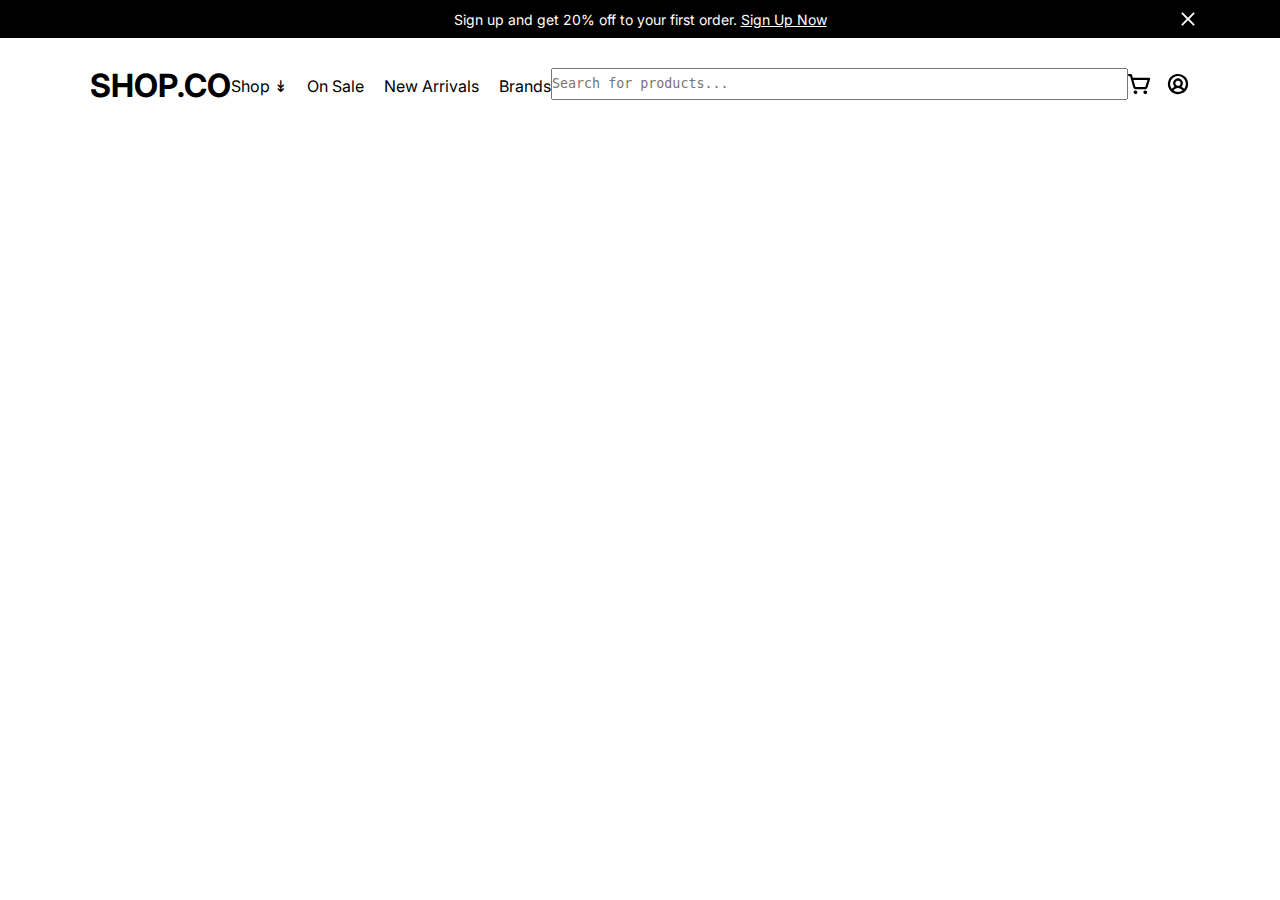
==== index.html @ 4015b61b "structure change" ====
<!DOCTYPE html>
<html lang="en">
<head>
   <meta charset="UTF-8">
   <title>SHOP.CO</title>

   <link rel="stylesheet" href="../styles/style.css">
   <link rel="preconnect" href="https://fonts.googleapis.com">
   <link rel="preconnect" href="https://fonts.gstatic.com" crossorigin>
   <link href="https://fonts.googleapis.com/css2?family=Inter:ital,opsz,wght@0,14..32,100..900;1,14..32,100..900&display=swap" rel="stylesheet">
</head>
<body>
   <div class="signup-discount">
      <div class="offer-text">
         Sign up and get 20% off to your first order. <a href="#">Sign Up Now</a>
      </div>
      <div class="cross-btn">
         <img src="../assets/cross.svg" alt="cross">
      </div>
   </div>
   <header class="header">
      <div class="container">
         <div class="logo">
            <p>SHOP.CO</p>
         </div>
         <div class="menu">
            <ul class="menu-container">
               <li class="menu-el"><a href="#">Shop ↡</a></li>
               <li class="menu-el"><a href="#">On Sale</a></li>
               <li class="menu-el"><a href="#">New Arrivals</a></li>
               <li class="menu-el"><a href="#">Brands</a></li>
            </ul>
         </div>
         <div class="search-field">
            <textarea class="search-area" placeholder="Search for products..."></textarea>
         </div>
         <div class="icons">
            <div class="icons-container">
               <a href="#"><img src="../assets/cart.svg" alt="cart"></a>
               <a href="#"><img src="../assets/user-icon.svg" alt="user-icon"></a>
            </div>
         </div>
      </div>
   </header>
</body>
</html>
---- styles/style.css ----
*{
   margin: 0;
   padding: 0;
}
body{
   margin: 0;
   padding: 0;
   background-color: #fff;
   
   font-family: "Inter", sans-serif;
   font-optical-sizing: auto;
   font-weight: 400;
   font-style: normal;
}

/*signup-discount*/
.signup-discount{
   background-color: #000;
   height: 38px;

   display: flex;
   justify-content: center;
   align-items: center;
}
.offer-text{
   font-size: 14px;
   color: #fff;
}
:is(.offer-text) a{
   text-decoration-line: underline;
   color: #fff;
}
.cross-btn{
   position: absolute;
   left: 92%;

   display: flex;
   align-items: center;
}

/*header*/
.header{
   height: 95px;
   width: 100%;
   display: flex;
   justify-content: center;
}
.container{
   width: 100%;
   margin-left: 100px;
   margin-right: 100px;
   color: #000;

   display: flex;
   justify-content: space-evenly;
   align-items: center;
}
.logo{
   font-size: 32px;
   font-weight: 700;
}
.menu{
   font-size: 16px;
}
.menu-container{
   width: 320px;
   list-style: none;
   display: flex;
   justify-content: space-between;
}
:is(.menu-el) a{
   text-decoration: none;
   color:#000;
}
:is(.search-field) .search-area{
   resize: none;
   width: 575px;
   align-content: center;
}
.icons-container{
   display: flex;
   justify-content: space-between;
   width: 62px;
}
:is(.icons-container) a{
   cursor: pointer;
}
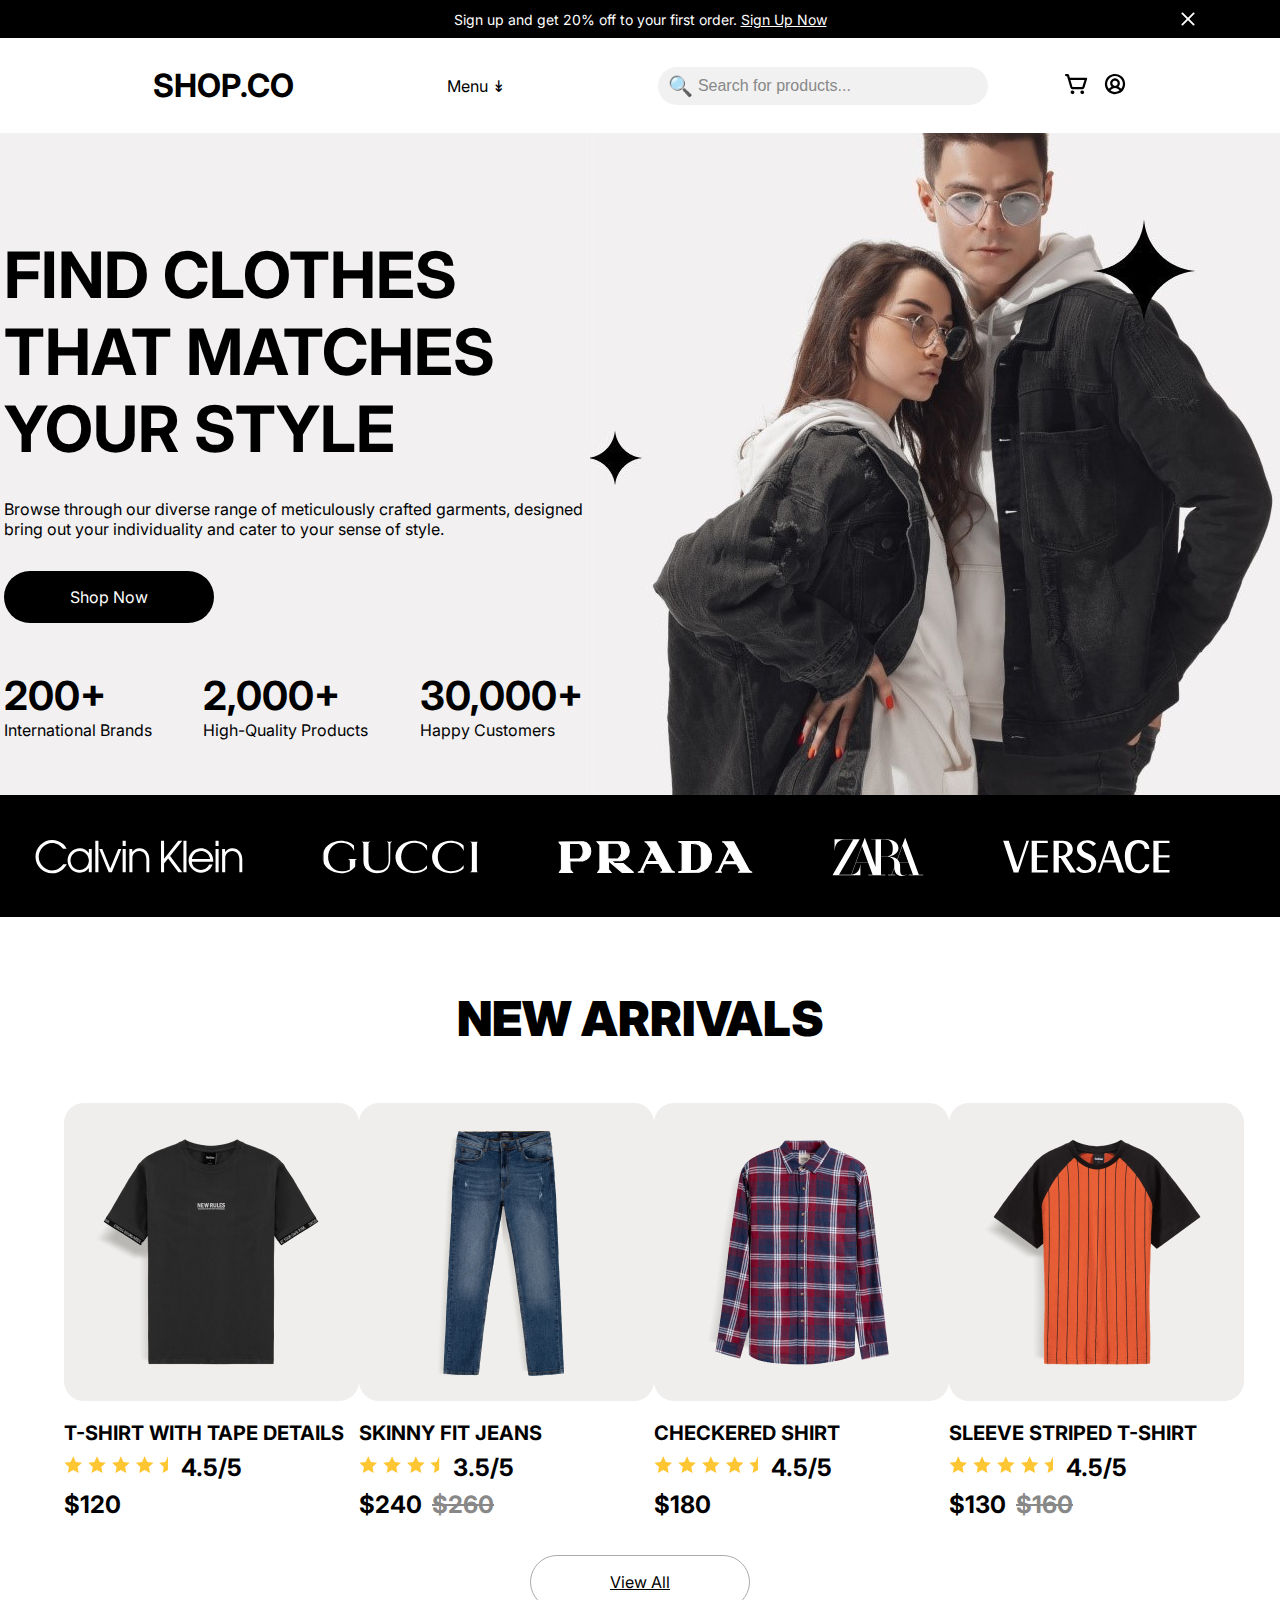
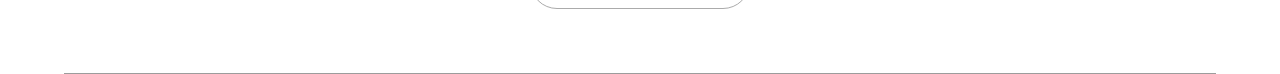
==== commit 76a3e2b4: "introduce page. second page with some clothes" ====
--- a/index.html
+++ b/index.html
@@ -29,10 +29,14 @@
                <li class="menu-el"><a href="#">On Sale</a></li>
                <li class="menu-el"><a href="#">New Arrivals</a></li>
                <li class="menu-el"><a href="#">Brands</a></li>
+               <li class="hidden-menu-el"><a href="#">Menu ↡</a></li>
             </ul>
          </div>
-         <div class="search-field">
-            <textarea class="search-area" placeholder="Search for products..."></textarea>
+         <div class="search-container">
+            <input type="text" placeholder="Search for products...">
+            <span class="search-icon">
+               &#128269;
+            </span>
          </div>
          <div class="icons">
             <div class="icons-container">
@@ -42,5 +46,141 @@
          </div>
       </div>
    </header>
+   <div class="pages">
+      <div class="first-page">
+         <div class="fcontainer">
+            <div class="leftside">
+               <div class="introduce">
+                  FIND CLOTHES<br>THAT MATCHES<br>YOUR STYLE
+               </div>
+               <div class="introduce-p">
+                  Browse through our diverse range of meticulously crafted garments, designed<br>bring out your individuality and cater to your sense of style.
+               </div>
+               <div class="shop-now">
+                  <a href="#">Shop Now</a>
+               </div>
+               <div class="intelligence">
+                  <div class="brands">
+                     <div class="count">
+                        200+
+                     </div>
+                     <div class="txt">
+                        International Brands
+                     </div>
+                  </div>
+                  <div class="products">
+                     <div class="count">
+                        2,000+
+                     </div>
+                     <div class="txt">
+                        High-Quality Products
+                     </div>
+                  </div>
+                  <div class="customers">
+                     <div class="count">
+                        30,000+
+                     </div>
+                     <div class="txt">
+                        Happy Customers
+                     </div>
+                  </div>
+               </div>
+            </div>
+            <div class="rightside">
+               <div class="rightside-image">
+                  <img src="../assets/people.jpg" alt="image-people">
+               </div>
+            </div>
+         </div>
+      
+      </div>
+      <div class="brand-page">
+         <ul class="brands">
+            <li class="brand-logo"><img src="../assets/brands/ck.svg" alt="Versace"></li>
+            <li class="brand-logo"><img src="../assets/brands/gucci.svg" alt=""></li>
+            <li class="brand-logo"><img src="../assets/brands/prada.svg" alt=""></li>
+            <li class="brand-logo"><img src="../assets/brands/zara.svg" alt=""></li>
+            <li class="brand-logo"><img src="../assets/brands/ver.svg" alt=""></li>
+         </ul>
+      </div>
+      <div class="second-page">
+         <div class="scontainer">
+            <h2 class="sp-text">NEW ARRIVALS</h2>
+            <div class="arr-clothes">
+               <ul>
+                  <li class="arr-clothe">
+                     <img src="../assets/arr-clothes/clothe.png" alt="*" class="arr-clothe-img">
+                     <h2 class="arr-clothe-name">T-SHIRT WITH TAPE DETAILS</h2>
+                     <div class="rate">
+                        <div class="rate-in-stars">
+                           <img src="../assets/rate-in-stars/star-rate (1).svg" alt="rate-in-stars">
+                        </div>
+                        <h2 class="rate-in-num">4.5/5</h2>
+                     </div>
+                     <div class="price">
+                        <div class="curr-price">
+                           $120
+                        </div>
+                     </div>
+                  </li>
+                  <li class="arr-clothe">
+                     <img src="../assets/arr-clothes/clothe (1).png" alt="*" class="arr-clothe-img">
+                     <h2 class="arr-clothe-name">SKINNY FIT JEANS</h2>
+                     <div class="rate">
+                        <div class="rate-in-stars">
+                           <img src="../assets/rate-in-stars/star-rate (2).svg" alt="rate-in-stars">
+                        </div>
+                        <h2 class="rate-in-num">3.5/5</h2>
+                     </div>
+                     <div class="price">
+                        <div class="curr-price">
+                           $240
+                        </div>
+                        <div class="last-price">
+                           $260
+                        </div>
+                     </div>
+                  </li>
+                  <li class="arr-clothe">
+                     <img src="../assets/arr-clothes/clothe (2).png" alt="*" class="arr-clothe-img">
+                     <h2 class="arr-clothe-name">CHECKERED SHIRT</h2>
+                     <div class="rate">
+                        <div class="rate-in-stars">
+                           <img src="../assets/rate-in-stars/star-rate (3).svg" alt="rate-in-stars">
+                        </div>
+                        <h2 class="rate-in-num">4.5/5</h2>
+                     </div>
+                     <div class="price">
+                        <div class="curr-price">
+                           $180
+                        </div>
+                     </div>
+                  </li>
+                  <li class="arr-clothe">
+                     <img src="../assets/arr-clothes/clothe (3).png" alt="*" class="arr-clothe-img">
+                     <h2 class="arr-clothe-name">SLEEVE STRIPED T-SHIRT</h2>
+                     <div class="rate">
+                        <div class="rate-in-stars">
+                           <img src="../assets/rate-in-stars/star-rate (4).svg" alt="rate-in-stars">
+                        </div>
+                        <h2 class="rate-in-num">4.5/5</h2>
+                     </div>
+                     <div class="price">
+                        <div class="curr-price">
+                           $130
+                        </div>
+                        <div class="last-price">
+                           $160
+                        </div>
+                     </div>
+                  </li>
+               </ul>
+            </div>
+            <div class="view-all-btn">
+               <a href="#">View All</a>
+            </div>
+         </div>
+      </div>
+   </div>
 </body>
 </html>--- a/styles/style.css
+++ b/styles/style.css
@@ -36,6 +36,7 @@
 
    display: flex;
    align-items: center;
+   cursor: pointer;
 }
 
 /*header*/
@@ -52,8 +53,9 @@
    color: #000;
 
    display: flex;
-   justify-content: space-evenly;
-   align-items: center;
+   justify-content: space-around;
+   align-items: center;
+   user-select: none;
 }
 .logo{
    font-size: 32px;
@@ -68,14 +70,44 @@
    display: flex;
    justify-content: space-between;
 }
+.hidden-menu-el{
+   display: none;
+}
+.hidden-menu-el a{
+   color: #000;
+   text-decoration: none;
+}
 :is(.menu-el) a{
    text-decoration: none;
    color:#000;
 }
-:is(.search-field) .search-area{
-   resize: none;
-   width: 575px;
-   align-content: center;
+.search-container {
+   position: relative;
+   width: 300px;
+}
+
+.search-container input {
+   width: 350px;
+   padding: 10px 40px; 
+   border-radius: 20px;
+   border: none;
+   background-color: #f1f1f1;
+   font-size: 16px;
+   outline: none;
+}
+
+.search-container input::placeholder {
+   color: #888;
+}
+
+.search-container .search-icon {
+   position: absolute;
+   left: 10px;
+   top: 50%;
+   transform: translateY(-50%);
+   color: #888;
+   font-size: 20px;
+   cursor: pointer;
 }
 .icons-container{
    display: flex;
@@ -84,4 +116,185 @@
 }
 :is(.icons-container) a{
    cursor: pointer;
-}+}
+@media (max-width: 1550px) {
+   .search-container input{
+      width: 300px;
+   }
+   .menu-container{
+      display: flex;
+      justify-content: center;
+      width: 150px;
+   }
+   .menu-el{
+      display: none;
+   }
+   .hidden-menu-el{
+      display:flex;
+   }
+}
+@media (max-width: 1450px) {
+   .search-container input{
+      width: 275px;
+   }
+}
+@media (max-width: 1350px) {
+   .search-container input{
+      width: 250px;
+   }
+}
+@media (max-width: 1250px) {
+   .search-container input{
+      width: 225px;
+   }
+}
+
+/*pages*/
+/*first page*/
+.first-page{
+   background-color: #F2F0F1;
+   height: 662px;
+}
+.fcontainer{
+   display: flex;
+   justify-content: space-around;
+}
+.leftside{
+   margin-top: 103px;
+}
+.introduce{
+   font-weight: 700;
+   font-size: 64px;
+}
+.introduce-p{
+   margin-top: 32px;
+}
+.shop-now{
+   margin-top: 32px;
+   
+}
+.shop-now a{
+   display: flex;
+   width: 210px;
+   height: 52px;
+   color: #fff;
+   text-decoration: none;
+
+   background-color: #000;
+   align-items: center;
+   justify-content: center;
+   border-radius: 50px;
+}
+.intelligence{
+   margin-top: 48px;
+
+   display: flex;
+   justify-content: space-between;
+}
+.count{
+   font-weight: 700;
+   font-size: 40px;
+}
+.rightside{
+   display: flex;
+   align-items: flex-start;
+}
+
+/*brands page*/
+.brand-page{
+   height: 122px;
+   background-color: #000;
+   text-align: center;
+}
+.brands{
+   position: relative;
+   top: 35%;
+}
+.brand-logo{
+   display: inline;
+   vertical-align: middle;
+   margin-right: 125px;
+}
+@media (max-width: 1500px) {
+   .brand-logo{
+      margin-right: 85px;
+   }
+}
+@media (max-width: 1300px) {
+   .brand-logo{
+      margin-right: 75px;
+   }
+}
+
+/*second page*/
+.second-page{
+   display: flex;
+   justify-content: center;
+}
+.scontainer{
+   width: 90%;
+   display: flex;
+   flex-direction: column;
+   align-items: center;
+
+   border-bottom: 0.7px solid #9c9c9c;
+}
+.sp-text{
+   font-weight: 900;
+   font-size: 48px;
+   margin-top: 72px;
+}
+.arr-clothes{
+   width: 100%;
+   margin-top: 55px;
+}
+.arr-clothes ul{
+   display: flex;
+   justify-content: space-evenly;
+   list-style: none;
+}
+.arr-clothe-name{
+   margin-top: 16px;
+   font-weight: 700;
+   font-size: 20px;
+}
+.rate{
+   margin-top: 8px;
+   display: flex;
+   flex-direction: row;
+   align-items: center;
+}
+.rate-in-num{
+   margin-left: 13px;
+}
+.price{
+   margin-top: 8px;
+   display: flex;
+   flex-direction: row;
+   align-items: center;
+}
+.curr-price, .last-price{
+   font-weight: 700;
+   font-size: 24px;
+}
+.last-price{
+   color: #888;
+   margin-left: 10px;
+   text-decoration: line-through;
+}
+.view-all-btn{
+   margin-top: 36px;
+   margin-bottom: 64px;
+}
+.view-all-btn a{
+   width: 218px;
+   height: 52px;
+   display: flex;
+   align-items: center;
+   justify-content: center;
+   background-color: #fff;
+   color: #000;
+   border: 0.5px solid #ababab;
+   border-radius: 50px;
+}
+
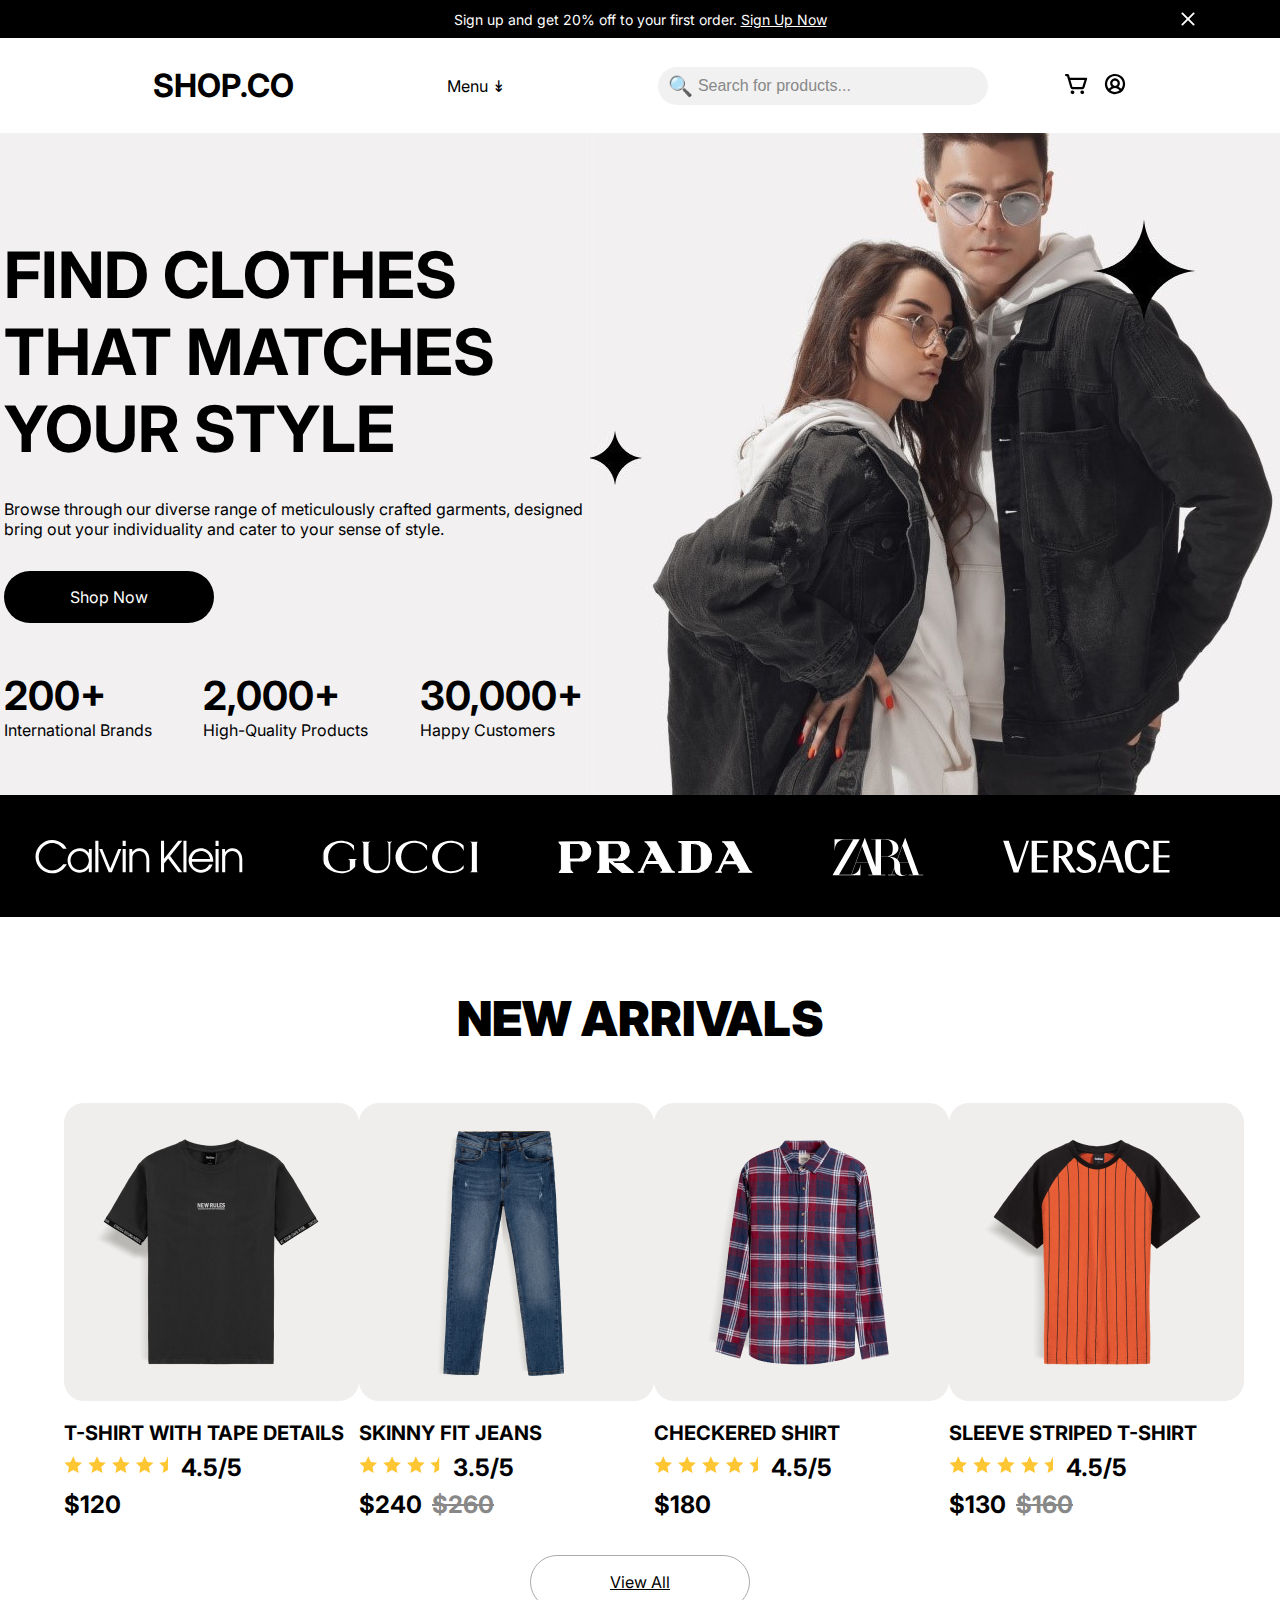
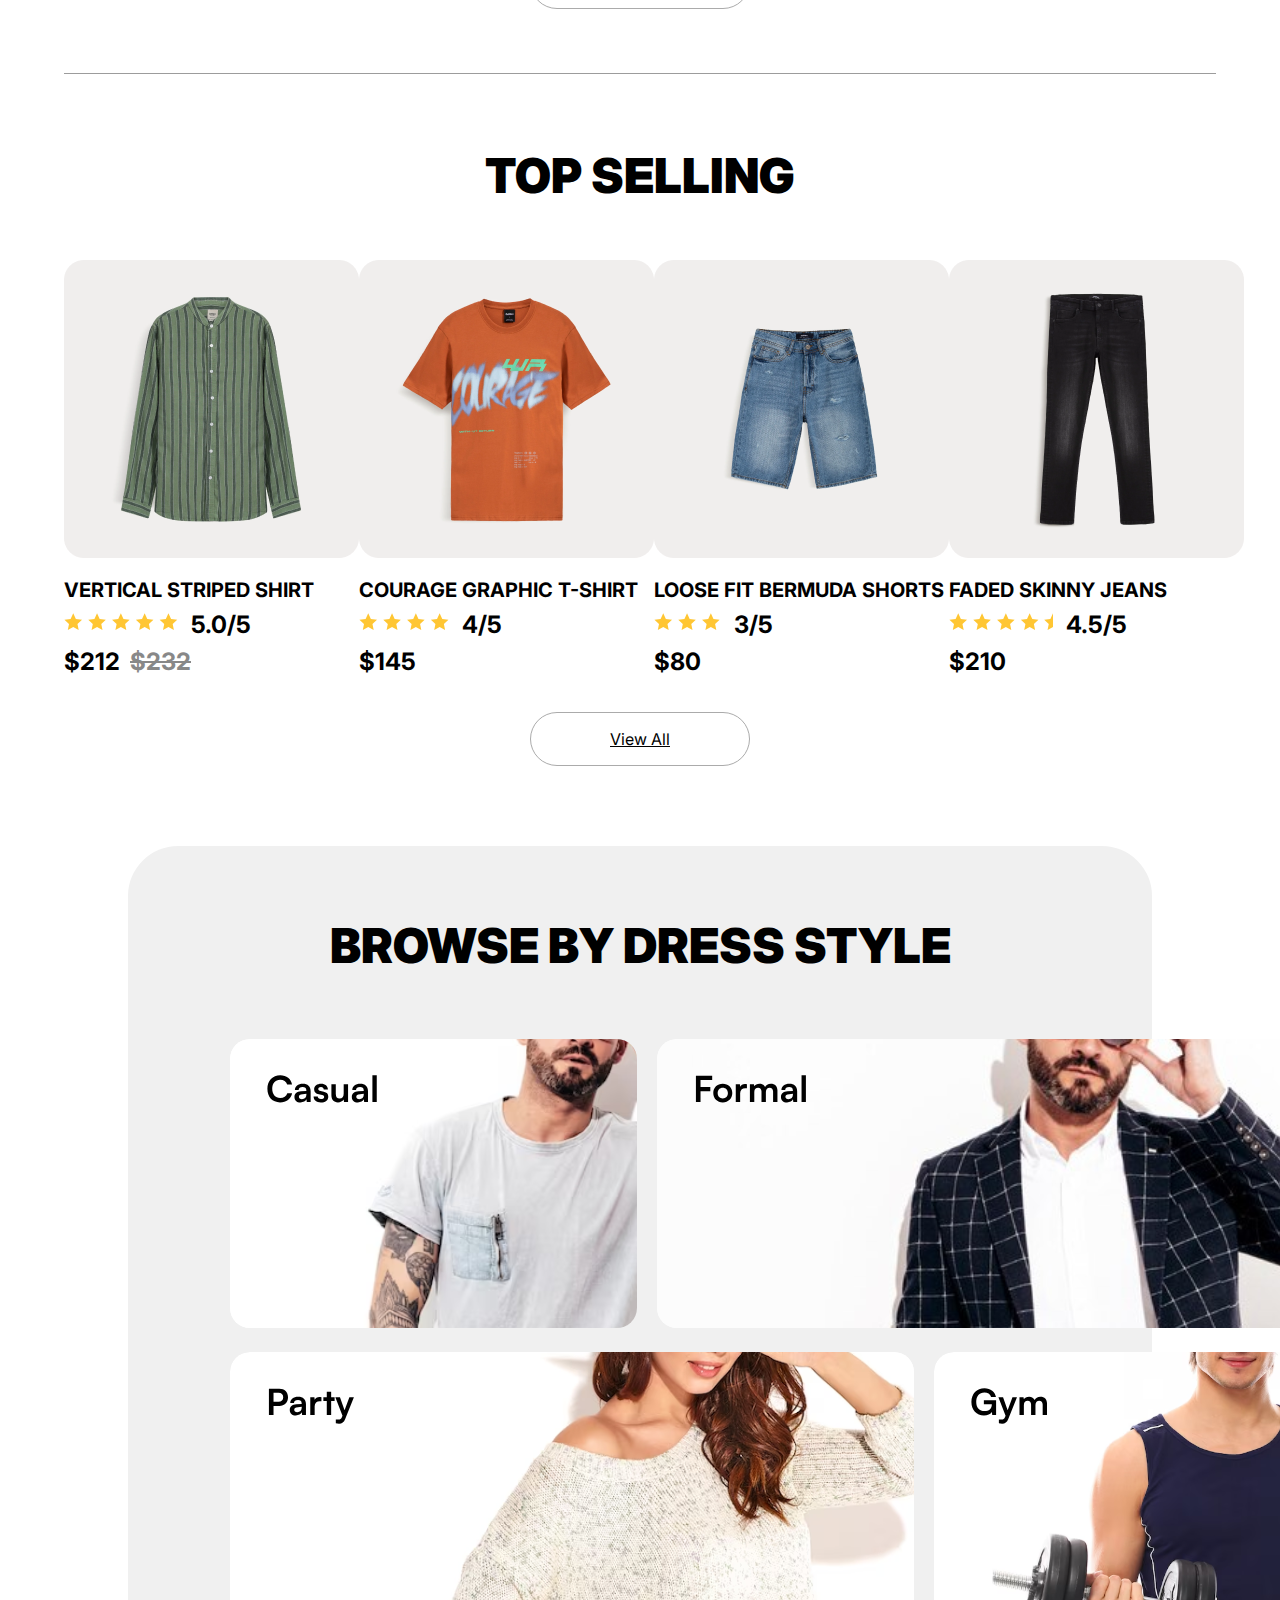
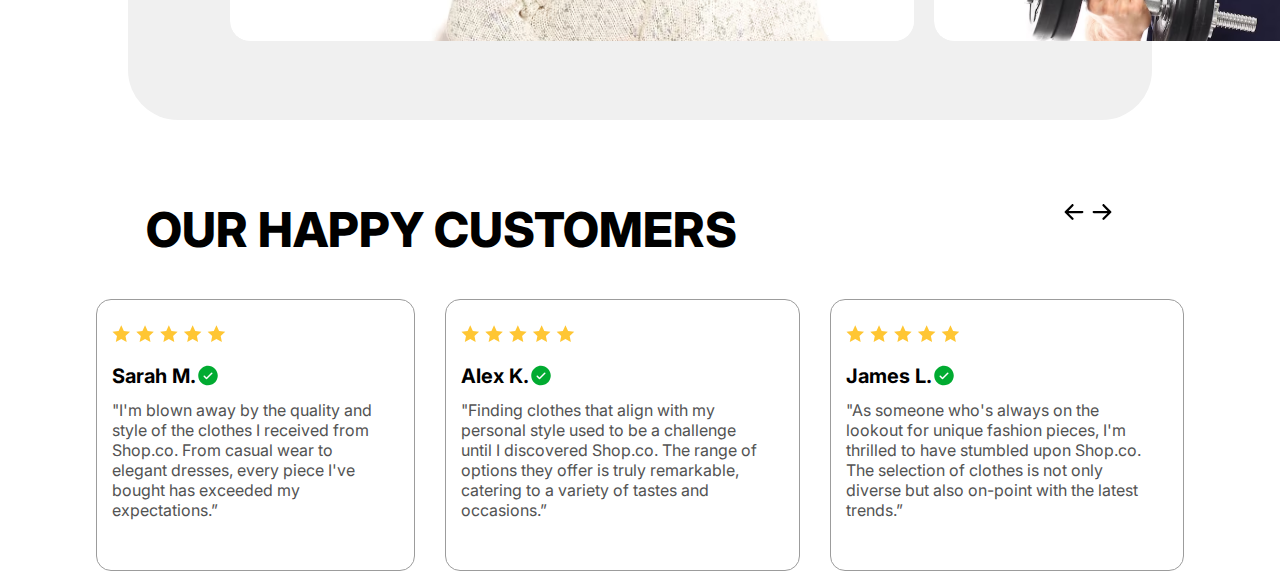
==== commit 01bf2537: "all pages have been written. footer remains" ====
--- a/index.html
+++ b/index.html
@@ -105,12 +105,12 @@
       </div>
       <div class="second-page">
          <div class="scontainer">
-            <h2 class="sp-text">NEW ARRIVALS</h2>
-            <div class="arr-clothes">
+            <h2 class="sp-text">new arrivals</h2>
+            <div class="clothes">
                <ul>
-                  <li class="arr-clothe">
-                     <img src="../assets/arr-clothes/clothe.png" alt="*" class="arr-clothe-img">
-                     <h2 class="arr-clothe-name">T-SHIRT WITH TAPE DETAILS</h2>
+                  <li class="clothe">
+                     <img src="../assets/clothes/clothe.png" alt="*" class="clothe-img">
+                     <h2 class="clothe-name">T-SHIRT WITH TAPE DETAILS</h2>
                      <div class="rate">
                         <div class="rate-in-stars">
                            <img src="../assets/rate-in-stars/star-rate (1).svg" alt="rate-in-stars">
@@ -123,9 +123,9 @@
                         </div>
                      </div>
                   </li>
-                  <li class="arr-clothe">
-                     <img src="../assets/arr-clothes/clothe (1).png" alt="*" class="arr-clothe-img">
-                     <h2 class="arr-clothe-name">SKINNY FIT JEANS</h2>
+                  <li class="clothe">
+                     <img src="../assets/clothes/clothe (1).png" alt="*" class="clothe-img">
+                     <h2 class="clothe-name">SKINNY FIT JEANS</h2>
                      <div class="rate">
                         <div class="rate-in-stars">
                            <img src="../assets/rate-in-stars/star-rate (2).svg" alt="rate-in-stars">
@@ -141,9 +141,9 @@
                         </div>
                      </div>
                   </li>
-                  <li class="arr-clothe">
-                     <img src="../assets/arr-clothes/clothe (2).png" alt="*" class="arr-clothe-img">
-                     <h2 class="arr-clothe-name">CHECKERED SHIRT</h2>
+                  <li class="clothe">
+                     <img src="../assets/clothes/clothe (2).png" alt="*" class="clothe-img">
+                     <h2 class="clothe-name">CHECKERED SHIRT</h2>
                      <div class="rate">
                         <div class="rate-in-stars">
                            <img src="../assets/rate-in-stars/star-rate (3).svg" alt="rate-in-stars">
@@ -156,9 +156,9 @@
                         </div>
                      </div>
                   </li>
-                  <li class="arr-clothe">
-                     <img src="../assets/arr-clothes/clothe (3).png" alt="*" class="arr-clothe-img">
-                     <h2 class="arr-clothe-name">SLEEVE STRIPED T-SHIRT</h2>
+                  <li class="clothe">
+                     <img src="../assets/clothes/clothe (3).png" alt="*" class="clothe-img">
+                     <h2 class="clothe-name">SLEEVE STRIPED T-SHIRT</h2>
                      <div class="rate">
                         <div class="rate-in-stars">
                            <img src="../assets/rate-in-stars/star-rate (4).svg" alt="rate-in-stars">
@@ -181,6 +181,137 @@
             </div>
          </div>
       </div>
+      <div class="third-page">
+         <div class="tcontainer">
+            <h2 class="tp-text">top selling</h2>
+            <div class="clothes">
+               <ul>
+                  <li class="topsell-clothe">
+                     <img src="../assets/clothes/clothe (5).png" alt="*" class="clothe-img">
+                     <h2 class="clothe-name">VERTICAL STRIPED SHIRT</h2>
+                     <div class="rate">
+                        <div class="rate-in-stars">
+                           <img src="../assets/rate-in-stars/star-rate (5).svg" alt="rate-in-stars">
+                        </div>
+                        <h2 class="rate-in-num">5.0/5</h2>
+                     </div>
+                     <div class="price">
+                        <div class="curr-price">
+                           $212
+                        </div>
+                        <div class="last-price">
+                           $232
+                        </div>
+                     </div>
+                  </li>
+                  <li class="clothe">
+                     <img src="../assets/clothes/clothe (6).png" alt="*" class="clothe-img">
+                     <h2 class="clothe-name">COURAGE GRAPHIC T-SHIRT</h2>
+                     <div class="rate">
+                        <div class="rate-in-stars">
+                           <img src="../assets/rate-in-stars/star-rate (6).svg" alt="rate-in-stars">
+                        </div>
+                        <h2 class="rate-in-num">4/5</h2>
+                     </div>
+                     <div class="price">
+                        <div class="curr-price">
+                           $145
+                        </div>
+                     </div>
+                  </li>
+                  <li class="clothe">
+                     <img src="../assets/clothes/clothe (7).png" alt="*" class="clothe-img">
+                     <h2 class="clothe-name">LOOSE FIT BERMUDA SHORTS</h2>
+                     <div class="rate">
+                        <div class="rate-in-stars">
+                           <img src="../assets/rate-in-stars/star-rate (7).svg" alt="rate-in-stars">
+                        </div>
+                        <h2 class="rate-in-num">3/5</h2>
+                     </div>
+                     <div class="price">
+                        <div class="curr-price">
+                           $80
+                        </div>
+                     </div>
+                  </li>
+                  <li class="clothe">
+                     <img src="../assets/clothes/clothe (4).png" alt="*" class="clothe-img">
+                     <h2 class="clothe-name">FADED SKINNY JEANS</h2>
+                     <div class="rate">
+                        <div class="rate-in-stars">
+                           <img src="../assets/rate-in-stars/star-rate (8).svg" alt="rate-in-stars">
+                        </div>
+                        <h2 class="rate-in-num">4.5/5</h2>
+                     </div>
+                     <div class="price">
+                        <div class="curr-price">
+                           $210
+                        </div>
+                     </div>
+                  </li>
+               </ul>
+            </div>
+            <div class="last-view-all-btn">
+               <a href="#">View All</a>
+            </div>
+         </div>
+         </div>
+      </div>
+      <div class="fourth-page">
+         <div class="fourth-container">
+            <h2 class="title">
+               BROWSE BY dress STYLE
+            </h2>
+            <div class="clothes-style">
+               <div class="first-row">
+                  <div class="casual-style"><a href="#">
+                     <img src="../assets/clothes-style/Casual.svg" alt="Casual">
+                  </a></div>
+                  <div class="formal-style"><a href="#">
+                     <img src="../assets/clothes-style/Formal.svg" alt="Formal">
+                  </a></div>
+               </div>
+               <div class="second-row">
+                  <div class="party-style"><a href="#">
+                     <img src="../assets/clothes-style/Party.svg" alt="Party">
+                  </a></div>
+                  <div class="gym-style"><a href="#">
+                     <img src="../assets/clothes-style/Gym.svg" alt="Gym">
+                  </a></div>
+               </div>
+            </div>
+         </div>
+      </div>
    </div>
+   <div class="comments">
+      <div class="comments-container">
+         <div class="comments-title">
+            <h2>
+               OUR HAPPY CUSTOMERS
+            </h2>
+            <div class="comments-arrow">
+               <img src="../assets/arrow-left.svg" alt="">
+               <img src="../assets/arrow-right.svg" alt="">
+            </div>
+         </div>
+         <ul class="comments-list">
+            <li class="comment">
+               <div class="stars-image"><img src="../assets/rate-in-stars/star-rate (5).svg" alt="5 stars ^-^"></div>
+               <div class="comment-owner">Sarah M.<img src="../assets/ver.svg" alt="*"></div>
+               <div class="comment-text">"I'm blown away by the quality and style of the clothes I received from Shop.co. From casual wear to elegant dresses, every piece I've bought has exceeded my expectations.”</div>
+            </li>
+            <li class="comment">
+               <div class="stars-image"><img src="../assets/rate-in-stars/star-rate (5).svg" alt="5 stars ^-^"></div>
+               <div class="comment-owner">Alex K.<img src="../assets/ver.svg" alt="*"></div>
+               <div class="comment-text">"Finding clothes that align with my personal style used to be a challenge until I discovered Shop.co. The range of options they offer is truly remarkable, catering to a variety of tastes and occasions.”</div>
+            </li>
+            <li class="comment">
+               <div class="stars-image"><img src="../assets/rate-in-stars/star-rate (5).svg" alt="5 stars ^-^"></div>
+               <div class="comment-owner">James L.<img src="../assets/ver.svg" alt="*"></div>
+               <div class="comment-text">"As someone who's always on the lookout for unique fashion pieces, I'm thrilled to have stumbled upon Shop.co. The selection of clothes is not only diverse but also on-point with the latest trends.”</div>
+            </li>
+         </ul>
+      </div>
+      </div>
 </body>
 </html>--- a/styles/style.css
+++ b/styles/style.css
@@ -12,6 +12,12 @@
    font-weight: 400;
    font-style: normal;
 }
+img{
+   user-select: none;
+}
+ul{
+   list-style: none;
+}
 
 /*signup-discount*/
 .signup-discount{
@@ -226,12 +232,12 @@
    }
 }
 
-/*second page*/
-.second-page{
-   display: flex;
-   justify-content: center;
-}
-.scontainer{
+/*second&third page*/
+.second-page, .third-page{
+   display: flex;
+   justify-content: center;
+}
+.scontainer, .tcontainer{
    width: 90%;
    display: flex;
    flex-direction: column;
@@ -239,21 +245,25 @@
 
    border-bottom: 0.7px solid #9c9c9c;
 }
-.sp-text{
+.tcontainer{
+   border-bottom: none;
+}
+.sp-text, .tp-text{
    font-weight: 900;
    font-size: 48px;
    margin-top: 72px;
-}
-.arr-clothes{
+   text-transform: uppercase;
+}
+.clothes{
    width: 100%;
    margin-top: 55px;
 }
-.arr-clothes ul{
+.clothes ul{
    display: flex;
    justify-content: space-evenly;
    list-style: none;
 }
-.arr-clothe-name{
+.clothe-name{
    margin-top: 16px;
    font-weight: 700;
    font-size: 20px;
@@ -286,7 +296,7 @@
    margin-top: 36px;
    margin-bottom: 64px;
 }
-.view-all-btn a{
+:is(.view-all-btn,.last-view-all-btn) a{
    width: 218px;
    height: 52px;
    display: flex;
@@ -297,4 +307,99 @@
    border: 0.5px solid #ababab;
    border-radius: 50px;
 }
-
+.last-view-all-btn{
+   margin-top: 36px;
+   margin-bottom: 80px;
+}
+
+/*fourth page*/
+.fourth-page{
+   display: flex;
+   justify-content: center;
+}
+.fourth-container{
+   display: flex;
+   justify-content: center;
+   width: 80%;
+   background-color: #F0F0F0;
+   border: none;
+   border-radius: 50px;
+   flex-direction: column;
+   align-items: center;
+}
+.title{
+   font-weight: 900;
+   font-size: 48px;
+   text-transform: uppercase;
+   margin-top: 70px;
+   margin-bottom: 64px;
+}
+.clothes-style{
+   width: 80%;
+}
+.first-row, .second-row{
+   display: flex;
+   flex-direction: row;
+   justify-content: space-evenly;
+   gap: 20px;
+}
+.first-row{
+   margin-bottom: 20px;
+}
+.second-row{
+   margin-bottom: 75px;
+}
+
+.comments{
+   margin-top: 80px;
+   display: flex;
+   justify-content: center;
+}
+.comments-container{
+   width: 85%;
+   display: flex;
+   align-items: center;
+   flex-direction: column;
+}
+.comments-title{
+   width: 100%;
+   display: flex;
+   justify-content: space-between;
+}
+.comments-title h2{
+   margin-left: 50px;
+   font-weight: 800;
+   font-size: 48px;
+}
+.comments-arrow{
+   margin-right: 70px;
+}
+.comments-arrow img{
+   cursor: pointer;
+}
+.comments-list{
+   display: flex;
+   gap: 30px;
+   margin-top: 40px;
+}
+.comment{
+   border: 1px solid #9c9c9c;
+   border-radius: 15px;
+   padding: 15px;
+}
+.stars-image{
+   margin-top: 10px;
+}
+.comment-owner{
+   margin-top: 15px;
+   font-weight: 700;
+   font-size: 20px;
+   display: flex;
+   align-items: center;
+}
+.comment-text{
+   width: 95%;
+   margin-top: 12px;
+   margin-bottom: 35px;
+   color: #535353;
+}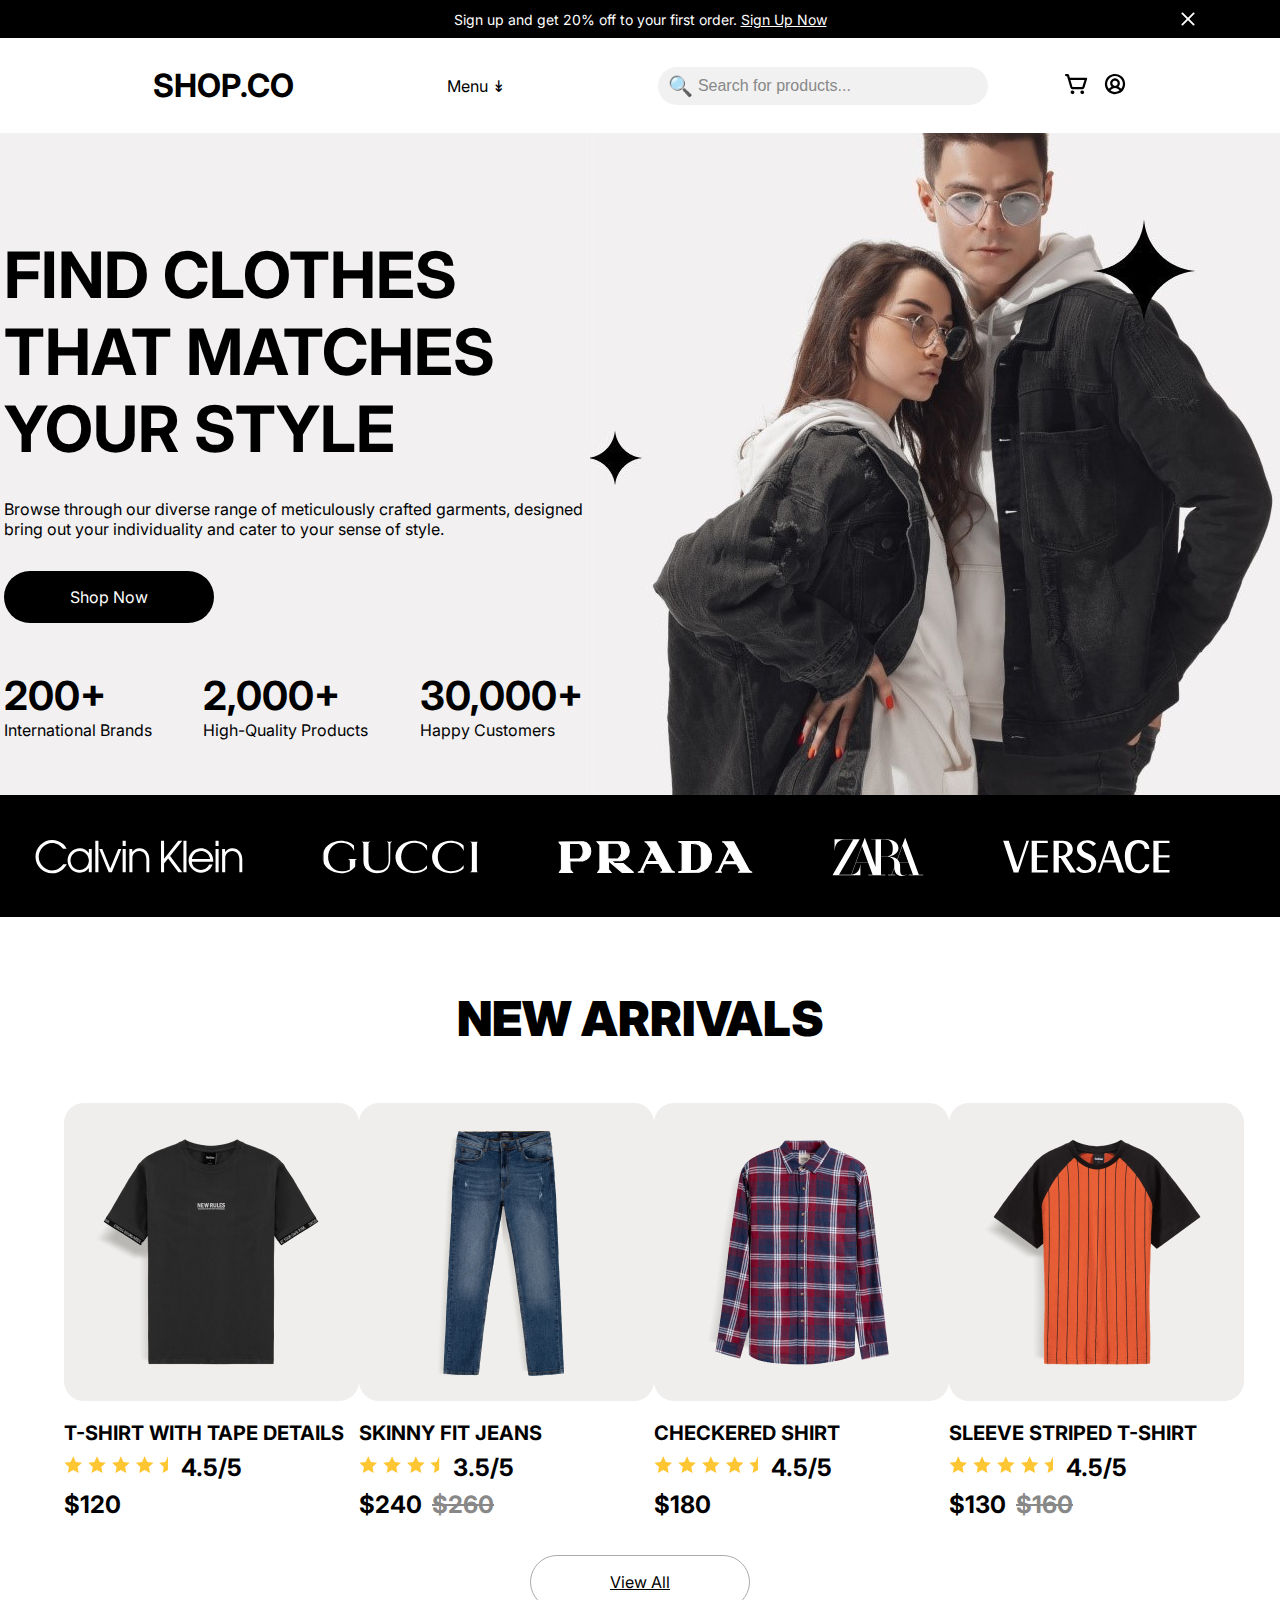
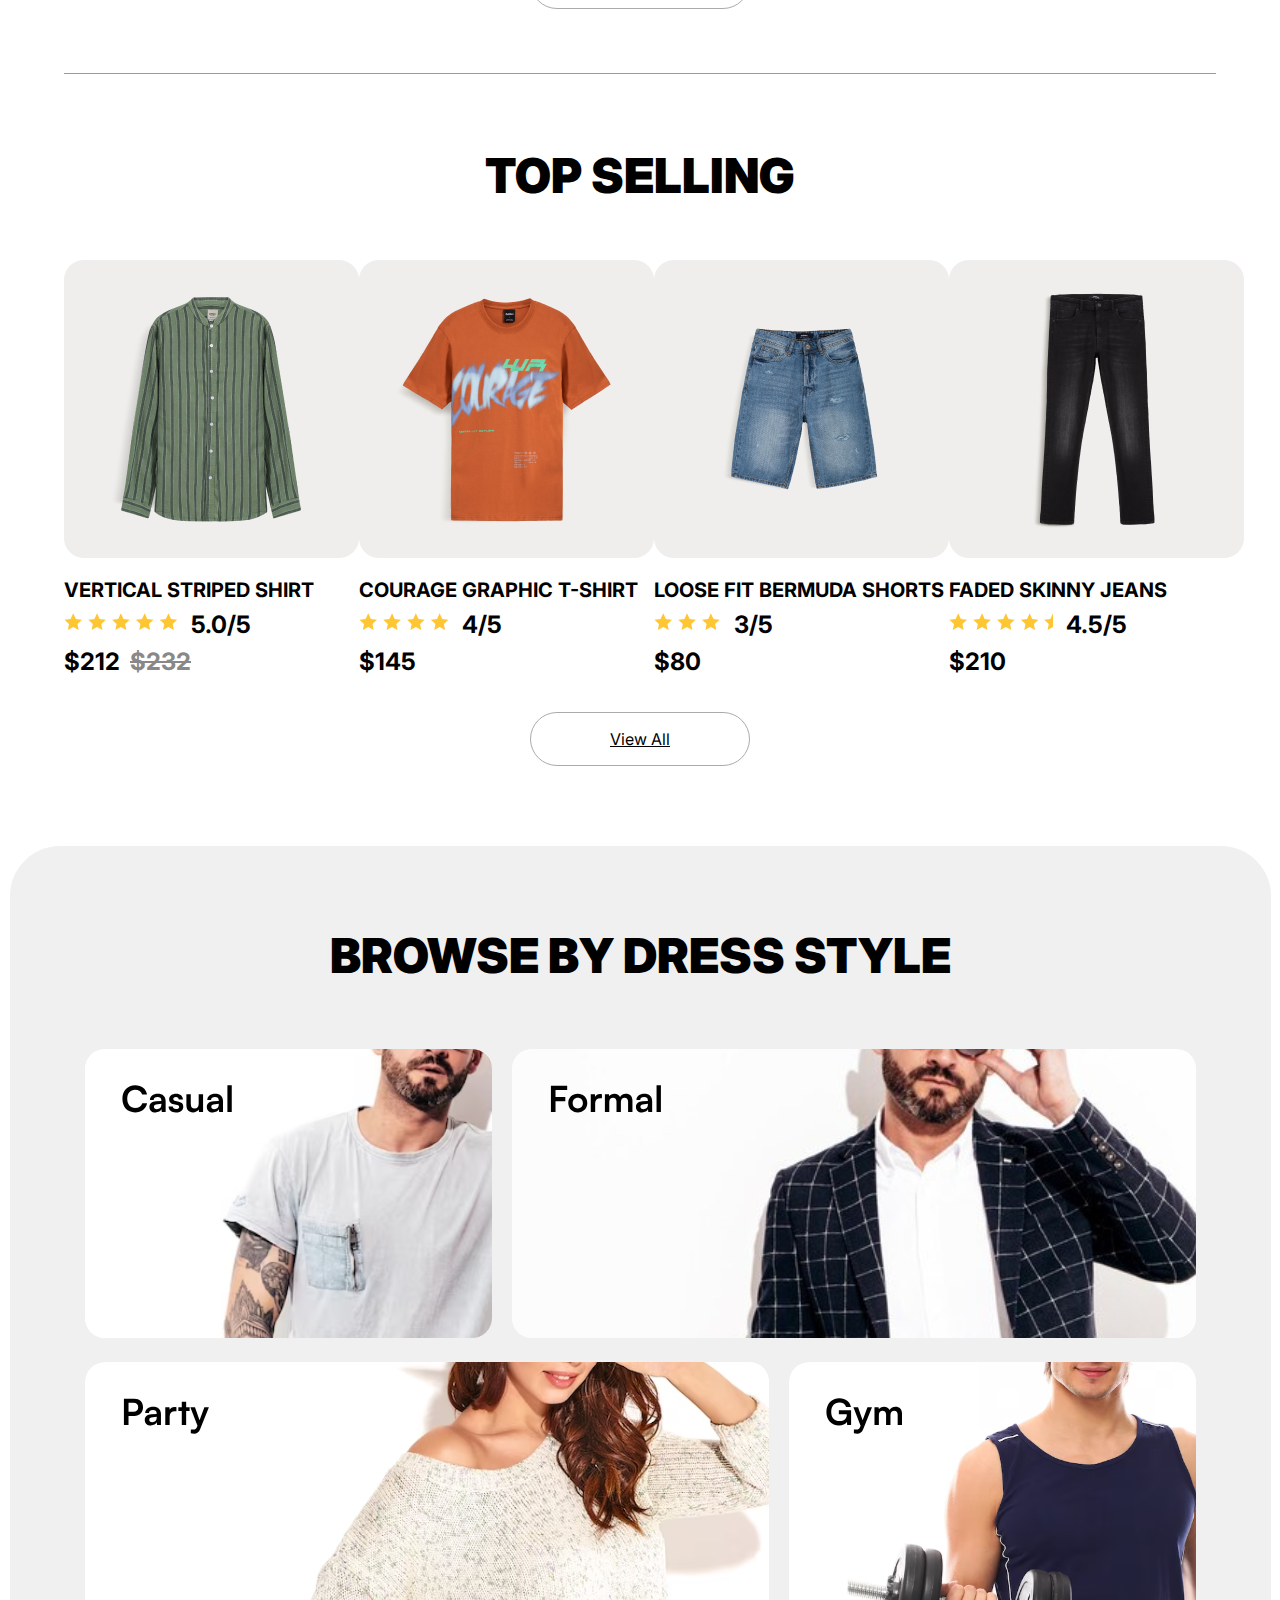
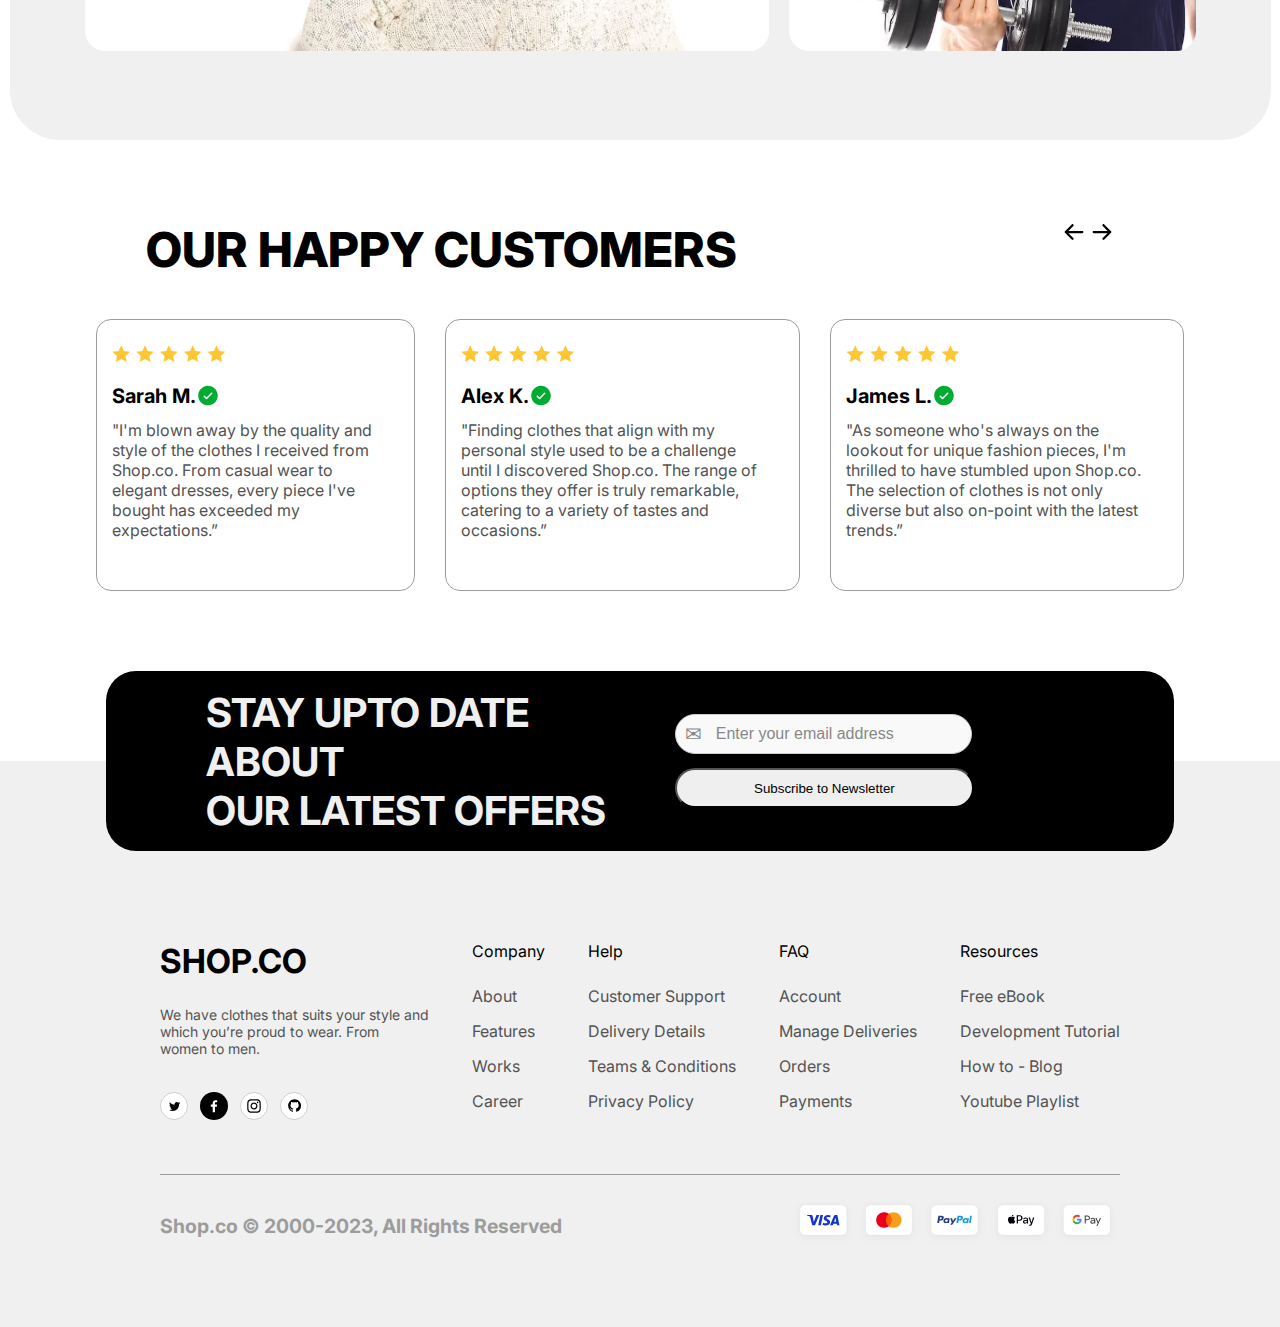
==== commit fa76a84b: "site development has successfuly ended" ====
--- a/index.html
+++ b/index.html
@@ -313,5 +313,89 @@
          </ul>
       </div>
       </div>
+   <footer>
+      <div class="footer-container">
+         <div class="upto-date">
+            <h2>
+               STAY UPTO DATE ABOUT<br>OUR LATEST OFFERS
+            </h2>
+               <div class="subscribing">
+                  <div class="email-input-container">
+                     <span class="email-icon">&#9993;</span>
+                     <input type="email" placeholder="Enter your email address" class="email-input">
+                  </div>
+                  <button class="subscribe">Subscribe to Newsletter</button>
+               </div>
+         </div>
+         <div class="contacts">
+            <div class="ss">
+               <div class="ss-logo">
+                  SHOP.CO
+               </div>
+               <div class="ss-text">
+                  We have clothes that suits your style and<br>which you’re proud to wear. From<br>women to men.
+               </div>
+               <div class="ss-icons">
+                  <ul class="ss-links">
+                     <li><a href="#"><img src="../assets/social-icons/x.svg" alt=""></a></li>
+                     <li><a href="#"><img src="../assets/social-icons/f.svg" alt=""></a></li>
+                     <li><a href="#"><img src="../assets/social-icons/ins.svg" alt=""></a></li>
+                     <li><a href="#"><img src="../assets/social-icons/github.svg" alt=""></a></li>
+                  </ul>
+               </div>
+            </div>
+            <div class="company">
+               <ul class="company-links">
+                  <li class="main-li">Company</li>
+                  <li><a href="#">About</a></li>
+                  <li><a href="#">Features</a></li>
+                  <li><a href="#">Works</a></li>
+                  <li><a href="#">Career</a></li>
+               </ul>
+            </div>
+            <div class="help">
+               <ul class="help-links">
+                  <li class="main-li">Help</li>
+                  <li><a href="#">Customer Support</a></li>
+                  <li><a href="#">Delivery Details</a></li>
+                  <li><a href="#">Teams & Conditions</a></li>
+                  <li><a href="#">Privacy Policy</a></li>
+               </ul>
+            </div>
+            <div class="faq">
+               <ul class="faq-links">
+                  <li class="main-li">FAQ</li>
+                  <li><a href="#">Account</a></li>
+                  <li><a href="#">Manage Deliveries</a></li>
+                  <li><a href="#">Orders</a></li>
+                  <li><a href="#">Payments</a></li>
+               </ul>
+            </div>
+            <div class="resources">
+               <ul class="resources-links">
+                  <li class="main-li">Resources</li>
+                  <li><a href="#">Free eBook</a></li>
+                  <li><a href="#">Development Tutorial</a></li>
+                  <li><a href="#">How to - Blog</a></li>
+                  <li><a href="#">Youtube Playlist</a></li>
+               </ul>
+            </div>
+         </div>
+         <div class="rights">
+            <h2>
+               Shop.co © 2000-2023, All Rights Reserved
+            </h2>
+            <div class="social-icons">
+               <ul>
+                  <li><img src="../assets/social-icons/visa.svg" alt=""></li>
+                  <li><img src="../assets/social-icons/mastercard.svg" alt=""></li>
+                  <li><img src="../assets/social-icons/pp.svg" alt=""></li>
+                  <li><img src="../assets/social-icons/apay.svg" alt=""></li>
+                  <li><img src="../assets/social-icons/gpay.svg" alt=""></li>
+               </ul>
+            </div>
+         </div>
+      </div>
+   </footer>
 </body>
 </html>--- a/styles/style.css
+++ b/styles/style.css
@@ -320,12 +320,12 @@
 .fourth-container{
    display: flex;
    justify-content: center;
-   width: 80%;
    background-color: #F0F0F0;
    border: none;
    border-radius: 50px;
    flex-direction: column;
    align-items: center;
+   padding: 10px 75px 10px 75px;
 }
 .title{
    font-weight: 900;
@@ -336,11 +336,13 @@
 }
 .clothes-style{
    width: 80%;
+   display: flex;
+   flex-direction: column;
+   align-items: center;
 }
 .first-row, .second-row{
    display: flex;
    flex-direction: row;
-   justify-content: space-evenly;
    gap: 20px;
 }
 .first-row{
@@ -350,6 +352,7 @@
    margin-bottom: 75px;
 }
 
+/*comments page*/
 .comments{
    margin-top: 80px;
    display: flex;
@@ -402,4 +405,130 @@
    margin-top: 12px;
    margin-bottom: 35px;
    color: #535353;
+}
+
+/*footer*/
+footer{
+   margin-top: 170px;
+}
+.footer-container{
+   width: 100%;
+   background-color: #F0F0F0;
+   display: flex;
+   flex-direction: column;
+   align-items: center;
+}
+.upto-date{
+   background-color: #000;
+   color: #F0F0F0;
+   width: 60%;
+   height: 180px;
+   display: flex;
+   flex-direction: row;
+   align-items: center;
+   justify-content: space-between;
+   padding: 0 200px 0 100px;
+   border-radius: 30px;
+
+   transform: translateY(-50%);
+}
+.upto-date h2{
+   font-weight: 700;
+   font-size: 40px;
+}
+.subscribing{
+   width: 300px;
+   gap: 14px;
+   display: flex;
+   flex-direction: column;
+}
+.email-input-container {
+   position: relative;
+   display: inline-block;
+}
+
+.email-icon {
+   position: absolute;
+   left: 10px;
+   top: 50%;
+   transform: translateY(-50%);
+   font-size: 20px; 
+   color: #888; 
+}
+
+.email-input {
+   width: 215px;
+   padding: 10px 40px;
+   border-radius: 20px; 
+   border: 1px solid #ccc; 
+   font-size: 16px;
+   outline: none;
+   background-color: #f9f9f9;
+}
+.subscribe{
+   height: 40px;
+   border-radius: 50px;
+   cursor: pointer;
+
+   font-weight: 500;
+}
+
+.contacts{
+   width: 75%;
+   display: flex;
+   justify-content: space-between;
+   border-bottom: 1px solid #9c9c9c;
+   padding-bottom: 50px;
+}
+.email-input::placeholder {
+   color: #888; 
+}
+.ss-logo{
+   font-weight: 700;
+   font-size: 33px;
+}
+.ss-text{
+   margin-top: 25px;
+   font-size: 14px;
+   color: #535353;
+}
+.ss-links{
+   margin-top: 35px;
+   display: flex;
+   flex-direction: row;
+   gap: 12px;
+}
+.company-links, .help-links, .faq-links, .resources-links{
+   display: flex;
+   flex-direction: column;
+   gap: 15px;
+}
+:is(.company-links, .help-links, .faq-links, .resources-links)
+li a{
+   color: #535353;
+   text-decoration: none;
+}
+.main-li{
+   margin-bottom: 10px;
+   color: #000;
+}
+.rights{
+   width: 75%;
+   margin-top: 25px;
+   display: flex;
+   flex-direction: row;
+   justify-content: space-between;
+   margin-bottom: 75px;
+   align-items: center;
+
+   color: #9c9c9c;
+   font-size: 13px;
+   font-weight: 400;
+}
+.social-icons ul{
+   display: flex;
+   flex-direction: row;
+}
+.social-icons img{
+   cursor: pointer;
 }